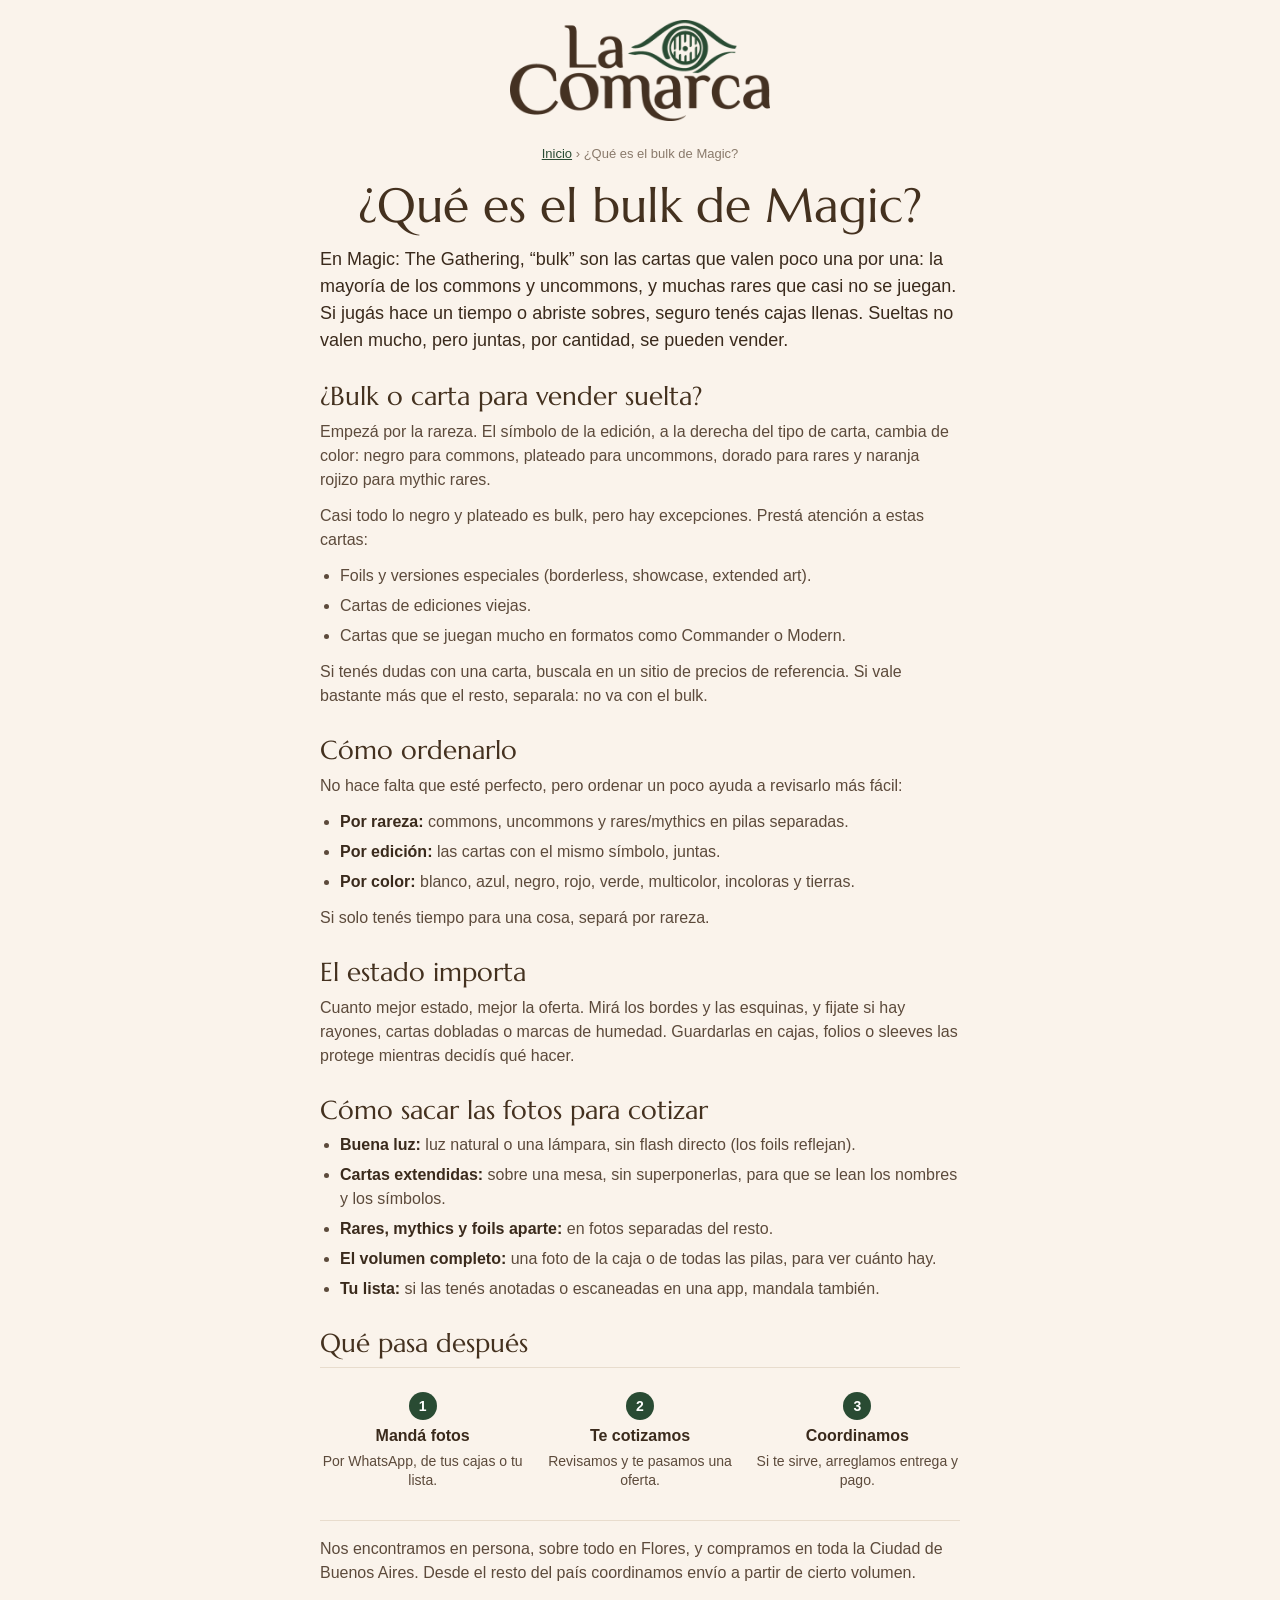
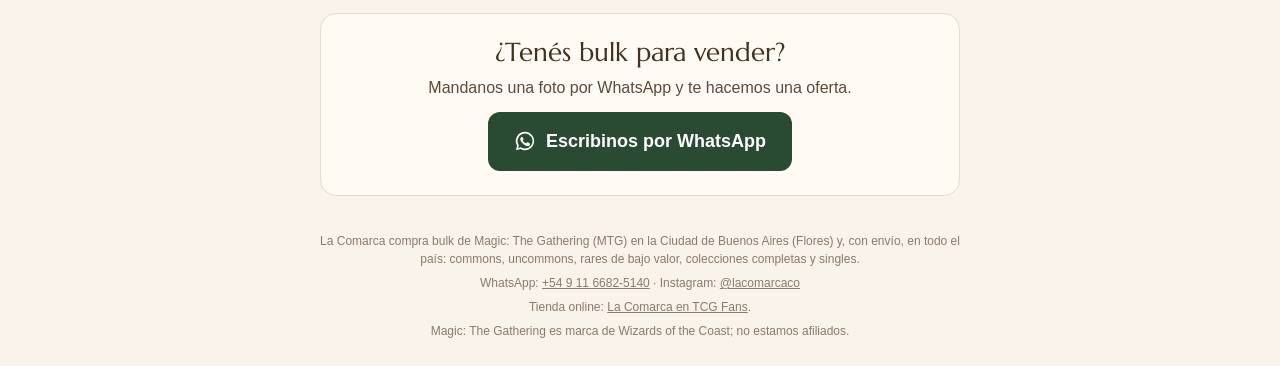
==== que-es-el-bulk/index.html @ cb5a9664 "Add a '¿Qué es el bulk de Magic?' guide page New page at /que-es-el-bulk/ (about 410 words, es-AR): " ====
<!doctype html>
<html lang="es-AR">
<head>
  <meta charset="utf-8">
  <meta name="viewport" content="width=device-width, initial-scale=1, viewport-fit=cover">
  <title>¿Qué es el bulk de Magic? Cómo venderlo | La Comarca</title>
  <meta name="description" content="Qué es el bulk de Magic: The Gathering, cómo separarlo de las cartas con valor, cómo ordenarlo por rareza, edición y color, y cómo sacar fotos para venderlo.">
  <meta name="robots" content="max-image-preview:large">
  <link rel="canonical" href="https://la-comarca.co/que-es-el-bulk/">
  <meta name="theme-color" content="#faf3eb">

  <link rel="icon" type="image/png" sizes="32x32" href="/favicon-32.png">
  <link rel="icon" type="image/png" sizes="512x512" href="/icon-512.png">
  <link rel="apple-touch-icon" href="/apple-touch-icon.png">

  <meta property="og:type" content="article">
  <meta property="og:locale" content="es_AR">
  <meta property="og:site_name" content="La Comarca">
  <meta property="og:title" content="¿Qué es el bulk de Magic? Cómo ordenarlo y venderlo">
  <meta property="og:description" content="Commons, uncommons y rares de bajo valor: cómo reconocer el bulk, ordenarlo y sacar fotos para cotizarlo.">
  <meta property="og:url" content="https://la-comarca.co/que-es-el-bulk/">
  <meta property="og:image" content="https://la-comarca.co/og-image.png">
  <meta property="og:image:width" content="1200">
  <meta property="og:image:height" content="630">
  <meta property="og:image:alt" content="Logo de La Comarca">
  <meta name="twitter:card" content="summary_large_image">

  <link rel="preconnect" href="https://fonts.googleapis.com">
  <link rel="preconnect" href="https://fonts.gstatic.com" crossorigin>
  <link href="https://fonts.googleapis.com/css2?family=Marcellus&display=swap" rel="stylesheet">
  <link rel="stylesheet" href="/styles.css">

  <script type="application/ld+json">
  {
    "@context": "https://schema.org",
    "@graph": [
      {
        "@type": "Article",
        "@id": "https://la-comarca.co/que-es-el-bulk/#article",
        "headline": "¿Qué es el bulk de Magic?",
        "description": "Qué es el bulk de Magic: The Gathering, cómo separarlo de las cartas con valor, cómo ordenarlo y cómo sacar fotos para venderlo.",
        "inLanguage": "es-AR",
        "url": "https://la-comarca.co/que-es-el-bulk/",
        "mainEntityOfPage": "https://la-comarca.co/que-es-el-bulk/",
        "image": "https://la-comarca.co/og-image.png",
        "datePublished": "2026-10-16",
        "dateModified": "2026-10-16",
        "about": [
          { "@type": "Thing", "name": "Bulk de Magic: The Gathering" },
          { "@type": "Thing", "name": "Magic: The Gathering" }
        ],
        "author": { "@id": "https://la-comarca.co/#business" },
        "publisher": { "@id": "https://la-comarca.co/#business" },
        "isPartOf": { "@id": "https://la-comarca.co/#website" }
      },
      {
        "@type": "BreadcrumbList",
        "itemListElement": [
          { "@type": "ListItem", "position": 1, "name": "Inicio", "item": "https://la-comarca.co/" },
          { "@type": "ListItem", "position": 2, "name": "¿Qué es el bulk de Magic?", "item": "https://la-comarca.co/que-es-el-bulk/" }
        ]
      }
    ]
  }
  </script>
</head>
<body>
  <header class="topbar">
    <a class="brand" href="/">
      <img src="/assets/logo.png" width="600" height="232" alt="La Comarca">
    </a>
  </header>

  <div class="page">

    <nav class="crumbs" aria-label="Ruta de navegación">
      <a href="/">Inicio</a> <span aria-hidden="true">›</span> <span aria-current="page">¿Qué es el bulk de Magic?</span>
    </nav>

    <main class="article">
      <h1>¿Qué es el bulk de Magic?</h1>
      <p class="lead">En Magic: The Gathering, “bulk” son las cartas que valen poco una por una: la mayoría de los commons y uncommons, y muchas rares que casi no se juegan. Si jugás hace un tiempo o abriste sobres, seguro tenés cajas llenas. Sueltas no valen mucho, pero juntas, por cantidad, se pueden vender.</p>

      <h2>¿Bulk o carta para vender suelta?</h2>
      <p>Empezá por la rareza. El símbolo de la edición, a la derecha del tipo de carta, cambia de color: negro para commons, plateado para uncommons, dorado para rares y naranja rojizo para mythic rares.</p>
      <p>Casi todo lo negro y plateado es bulk, pero hay excepciones. Prestá atención a estas cartas:</p>
      <ul>
        <li>Foils y versiones especiales (borderless, showcase, extended art).</li>
        <li>Cartas de ediciones viejas.</li>
        <li>Cartas que se juegan mucho en formatos como Commander o Modern.</li>
      </ul>
      <p>Si tenés dudas con una carta, buscala en un sitio de precios de referencia. Si vale bastante más que el resto, separala: no va con el bulk.</p>

      <h2>Cómo ordenarlo</h2>
      <p>No hace falta que esté perfecto, pero ordenar un poco ayuda a revisarlo más fácil:</p>
      <ul>
        <li><strong>Por rareza:</strong> commons, uncommons y rares/mythics en pilas separadas.</li>
        <li><strong>Por edición:</strong> las cartas con el mismo símbolo, juntas.</li>
        <li><strong>Por color:</strong> blanco, azul, negro, rojo, verde, multicolor, incoloras y tierras.</li>
      </ul>
      <p>Si solo tenés tiempo para una cosa, separá por rareza.</p>

      <h2>El estado importa</h2>
      <p>Cuanto mejor estado, mejor la oferta. Mirá los bordes y las esquinas, y fijate si hay rayones, cartas dobladas o marcas de humedad. Guardarlas en cajas, folios o sleeves las protege mientras decidís qué hacer.</p>

      <h2>Cómo sacar las fotos para cotizar</h2>
      <ul>
        <li><strong>Buena luz:</strong> luz natural o una lámpara, sin flash directo (los foils reflejan).</li>
        <li><strong>Cartas extendidas:</strong> sobre una mesa, sin superponerlas, para que se lean los nombres y los símbolos.</li>
        <li><strong>Rares, mythics y foils aparte:</strong> en fotos separadas del resto.</li>
        <li><strong>El volumen completo:</strong> una foto de la caja o de todas las pilas, para ver cuánto hay.</li>
        <li><strong>Tu lista:</strong> si las tenés anotadas o escaneadas en una app, mandala también.</li>
      </ul>

      <h2>Qué pasa después</h2>
      <ol class="steps" aria-label="Cómo funciona">
        <li>
          <span class="step-n">1</span>
          <strong>Mandá fotos</strong>
          <p>Por WhatsApp, de tus cajas o tu lista.</p>
        </li>
        <li>
          <span class="step-n">2</span>
          <strong>Te cotizamos</strong>
          <p>Revisamos y te pasamos una oferta.</p>
        </li>
        <li>
          <span class="step-n">3</span>
          <strong>Coordinamos</strong>
          <p>Si te sirve, arreglamos entrega y pago.</p>
        </li>
      </ol>
      <p>Nos encontramos en persona, sobre todo en Flores, y compramos en toda la Ciudad de Buenos Aires. Desde el resto del país coordinamos envío a partir de cierto volumen.</p>

      <section class="cta" aria-labelledby="cta-title">
        <h2 id="cta-title">¿Tenés bulk para vender?</h2>
        <p>Mandanos una foto por WhatsApp y te hacemos una oferta.</p>
        <a class="wa-link btn" href="https://wa.me/5491166825140">
          <svg class="wa-icon" viewBox="0 0 24 24" aria-hidden="true"><path fill="currentColor" d="M12 2a10 10 0 0 0-8.6 15.1L2 22l5-1.3A10 10 0 1 0 12 2Zm0 18.2a8.2 8.2 0 0 1-4.2-1.2l-.3-.2-3 .8.8-2.9-.2-.3A8.2 8.2 0 1 1 12 20.2Zm4.5-6.1c-.2-.1-1.5-.7-1.7-.8-.2-.1-.4-.1-.6.1l-.8 1c-.1.2-.3.2-.5.1a6.7 6.7 0 0 1-3.3-2.9c-.3-.4.2-.4.7-1.3.1-.2 0-.3 0-.4l-.8-1.8c-.2-.5-.4-.4-.6-.4h-.5a1 1 0 0 0-.7.3 3 3 0 0 0-.9 2.2 5.2 5.2 0 0 0 1.1 2.7 11.8 11.8 0 0 0 4.5 4c1.7.7 2.3.8 3.2.6.5-.1 1.5-.6 1.7-1.2.2-.6.2-1.1.2-1.2-.1-.1-.3-.2-.5-.3Z"/></svg>
          Escribinos por WhatsApp
        </a>
      </section>
    </main>

    <footer class="foot">
      <p>La Comarca compra bulk de Magic: The Gathering (MTG) en la Ciudad de Buenos Aires (Flores) y, con envío, en todo el país: commons, uncommons, rares de bajo valor, colecciones completas y singles.</p>
      <p>WhatsApp: <a class="wa-link" href="https://wa.me/5491166825140">+54 9 11 6682-5140</a> · Instagram: <a href="https://www.instagram.com/lacomarcaco/" target="_blank" rel="noopener">@lacomarcaco</a></p>
      <p>Tienda online: <a href="https://tcg.fans/mtg/profile/lacomarcaco/products" target="_blank" rel="noopener">La Comarca en TCG Fans</a>.</p>
      <p>Magic: The Gathering es marca de Wizards of the Coast; no estamos afiliados.</p>
    </footer>
  </div>

  <script>
    // Same WhatsApp setup as the homepage (index.html).
    var WHATSAPP_NUMBER = "5491166825140";
    var WHATSAPP_TEXT = "Hola! Tengo bulk de Magic para vender.";

    var waHref = "https://wa.me/" + WHATSAPP_NUMBER + "?text=" + encodeURIComponent(WHATSAPP_TEXT);
    document.querySelectorAll(".wa-link").forEach(function (a) {
      a.href = waHref;
      a.target = "_blank";
      a.rel = "noopener";
    });
  </script>
</body>
</html>
---- styles.css ----
/* Light only, on purpose: dark/brown backgrounds read badly for this audience.
   Palette comes from the brand board: cream paper, brown wordmark, green eye, terracotta accent. */
:root {
  --bg: #faf3eb;
  --card: #fffaf4;
  --ink: #3a2a1c;
  --ink-soft: #5c4a3b;
  --ink-faint: #8a7a6b;
  --rule: #e8dccd;
  --green: #294b33;
  --green-ink: #ffffff;
  --brown: #44311f;
  --terracotta: #b8694a;
  color-scheme: light;
}

*, *::before, *::after { box-sizing: border-box; }

html { -webkit-text-size-adjust: 100%; }

body {
  margin: 0;
  background: var(--bg);
  color: var(--ink);
  font-family: -apple-system, BlinkMacSystemFont, "Segoe UI", Roboto, "Helvetica Neue", Arial, sans-serif;
  line-height: 1.5;
}

.page {
  max-width: 680px;
  margin-inline: auto;
  padding: 0 20px calc(20px + env(safe-area-inset-bottom, 0px));
}

/* Flared display serif that sits close to the wordmark; headings only */
h1, h2 {
  font-family: "Marcellus", Georgia, serif;
  font-weight: 400;
  color: var(--brown);
}

/* Header: the full logo on the cream page, no band */
.topbar {
  padding: calc(20px + env(safe-area-inset-top, 0px)) 20px 0;
  text-align: center;
}
.brand { display: inline-block; }
.brand img {
  display: block;
  width: clamp(190px, 52vw, 260px);
  height: auto;
}

.hero {
  padding-block: clamp(20px, 4vh, 48px) 28px;
  text-align: center;
}
.where {
  margin: 0 0 10px;
  font-size: 13px;
  font-weight: 600;
  letter-spacing: 0.08em;
  text-transform: uppercase;
  color: var(--terracotta);
}

h1 {
  font-size: clamp(36px, 9.5vw, 58px);
  line-height: 1.05;
  margin: 0 0 14px;
}

.sub {
  font-size: clamp(18px, 4.6vw, 20px);
  color: var(--ink-soft);
  margin: 0 auto 24px;
  max-width: 36ch;
}

.btn {
  display: inline-flex;
  align-items: center;
  justify-content: center;
  gap: 10px;
  background: var(--green);
  color: var(--green-ink);
  font-weight: 600;
  font-size: 18px;
  text-decoration: none;
  padding: 16px 26px;
  border-radius: 12px;
  min-height: 56px;
}
.btn:hover { filter: brightness(1.15); }
.btn:active { transform: translateY(1px); }
.btn:focus-visible { outline: 3px solid var(--ink); outline-offset: 3px; }
.wa-icon { width: 22px; height: 22px; flex: none; }

/* Secondary button: outlined, so WhatsApp stays the main action */
.btn-alt {
  background: transparent;
  color: var(--green);
  border: 2px solid var(--green);
  font-size: 17px;
  min-height: 52px;
  padding: 13px 22px;
}
.btn-alt:hover { filter: none; background: var(--green); color: var(--green-ink); }

@media (max-width: 480px) {
  .btn { width: 100%; }
}

.also {
  margin: 16px 0 0;
  font-size: 16px;
  color: var(--ink-soft);
}

/* Steps: always left to right, even on phones */
.steps {
  list-style: none;
  margin: 0;
  padding: 24px 0;
  border-top: 1px solid var(--rule);
  border-bottom: 1px solid var(--rule);
  display: grid;
  grid-template-columns: repeat(3, 1fr);
  gap: 12px;
}
.steps li {
  display: flex;
  flex-direction: column;
  align-items: center;
  text-align: center;
  gap: 6px;
}
.step-n {
  width: 28px;
  height: 28px;
  border-radius: 50%;
  background: var(--green);
  color: var(--green-ink);
  font-weight: 700;
  font-size: 14px;
  display: grid;
  place-items: center;
}
.steps strong {
  font-size: 16px;
  line-height: 1.25;
}
.steps p {
  margin: 0;
  font-size: 14px;
  line-height: 1.35;
  color: var(--ink-soft);
}

/* FAQ: collapsed by default so the page stays short; text is still indexable */
.faq { padding-top: 28px; }
.faq h2 {
  font-size: clamp(24px, 6vw, 28px);
  line-height: 1.1;
  margin: 0 0 12px;
  text-align: center;
}
.faq details {
  border-bottom: 1px solid var(--rule);
  padding: 12px 2px;
}
.faq summary {
  cursor: pointer;
  font-weight: 600;
  font-size: 16px;
  color: var(--ink);
}
.faq summary:focus-visible { outline: 3px solid var(--ink); outline-offset: 3px; }
.faq details p {
  margin: 8px 0 0;
  font-size: 15px;
  color: var(--ink-soft);
}
.faq a { color: var(--green); font-weight: 600; }

/* Guide pages (e.g. /que-es-el-bulk/): plain reading layout, same palette */
.crumbs {
  padding-top: 16px;
  font-size: 13px;
  color: var(--ink-faint);
  text-align: center;
}
.crumbs a { color: var(--green); }
.article { padding-block: 16px 8px; }
.article h1 {
  font-size: clamp(32px, 8.5vw, 48px);
  line-height: 1.1;
  margin: 0 0 14px;
  text-align: center;
}
.article h2 {
  font-size: clamp(22px, 5.6vw, 26px);
  line-height: 1.15;
  margin: 28px 0 8px;
}
.article p, .article li { font-size: 16px; color: var(--ink-soft); }
.article p { margin: 0 0 12px; }
.article ul { margin: 0 0 12px; padding-left: 20px; }
.article li { margin-bottom: 6px; }
.article li strong { color: var(--ink); }
.article .lead { font-size: 18px; color: var(--ink); }
.article .steps { margin: 4px 0 16px; }
.article .steps p { font-size: 14px; margin: 0; }
.cta {
  margin: 28px 0 8px;
  padding: 24px 12px;
  background: var(--card);
  border: 1px solid var(--rule);
  border-radius: 16px;
  text-align: center;
}
.cta h2 { margin-top: 0; }

/* TCG Fans store */
.shop {
  margin: 28px 0 8px;
  padding: 24px 20px;
  background: var(--card);
  border: 1px solid var(--rule);
  border-radius: 16px;
  text-align: center;
}
.shop-eye {
  width: 64px;
  height: auto;
  margin: 0 auto 8px;
  display: block;
}
.shop h2 {
  font-size: clamp(26px, 6.5vw, 32px);
  line-height: 1.1;
  margin: 0 0 8px;
}
.shop p {
  margin: 0 auto 18px;
  max-width: 38ch;
  color: var(--ink-soft);
}

.foot {
  padding-top: 20px;
  font-size: 12px;
  color: var(--ink-faint);
  text-align: center;
}
.foot p { margin: 0 0 6px; }
.foot a { color: inherit; }
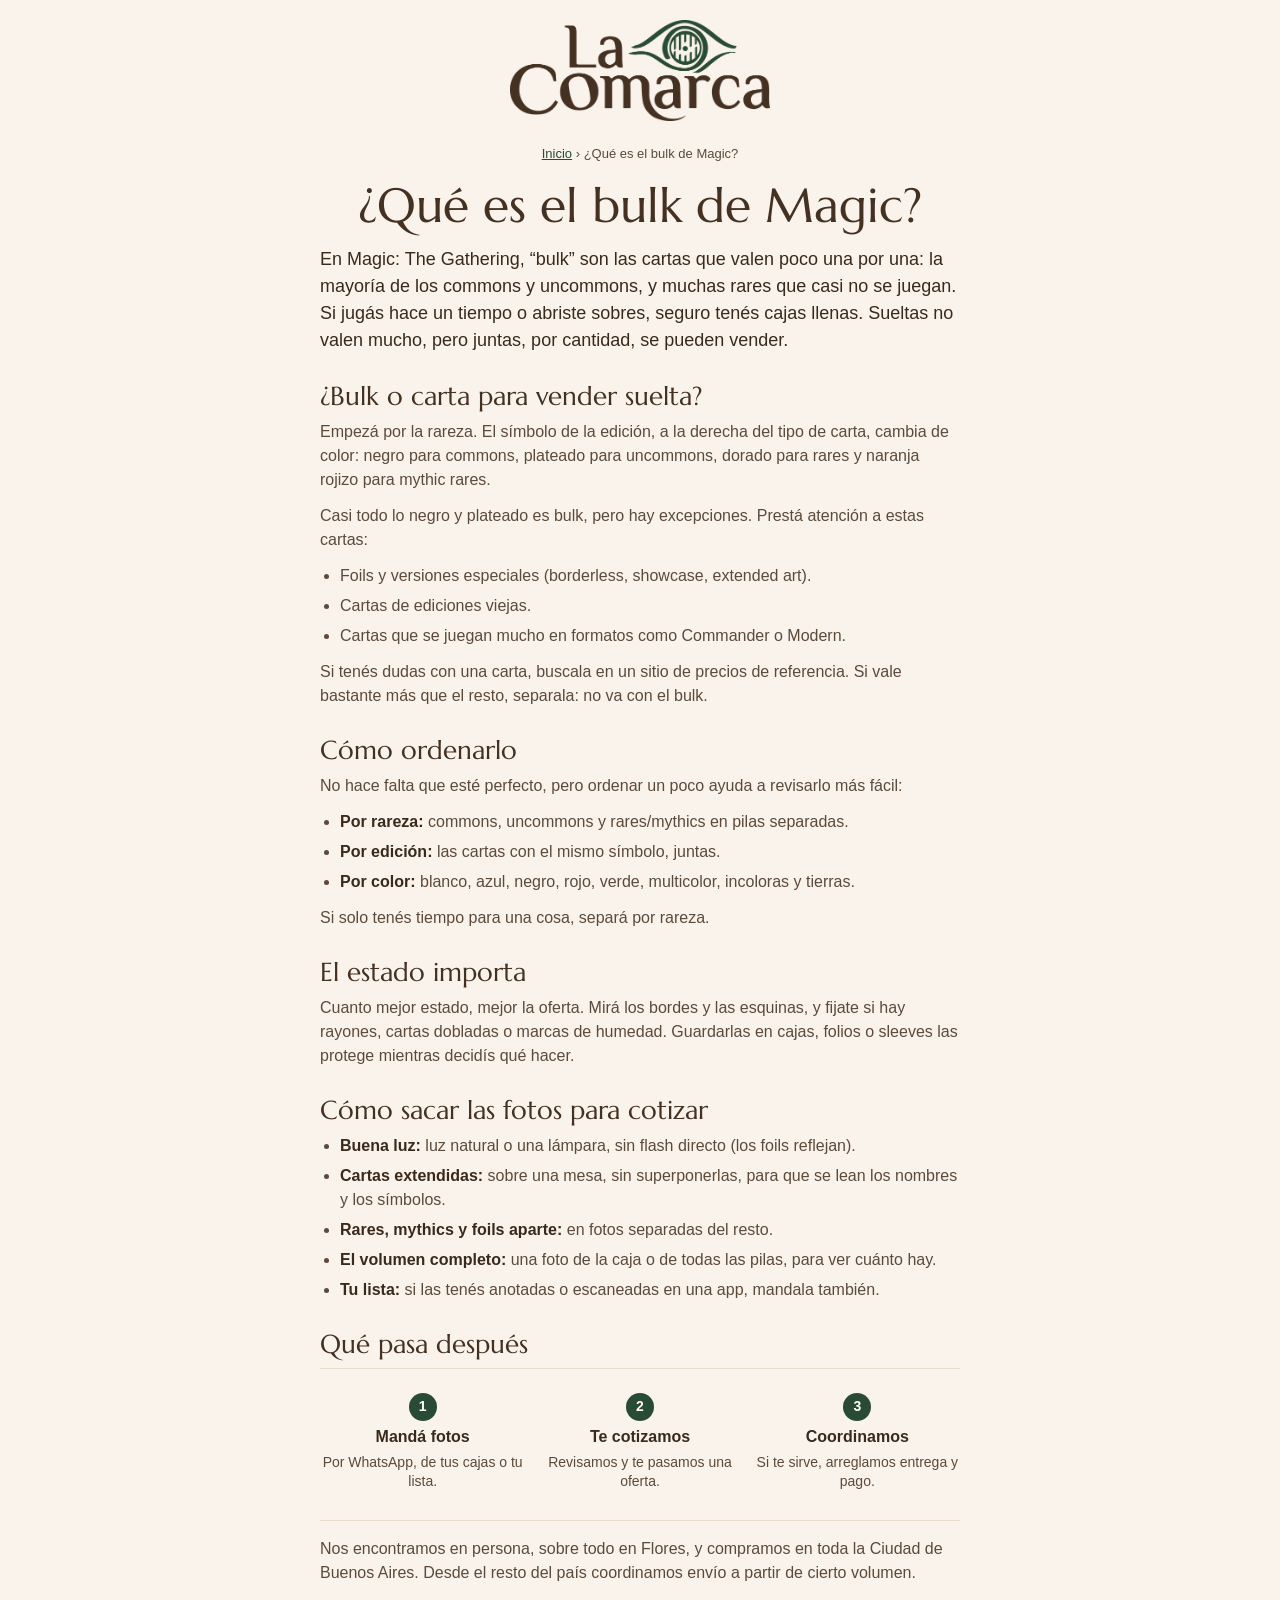
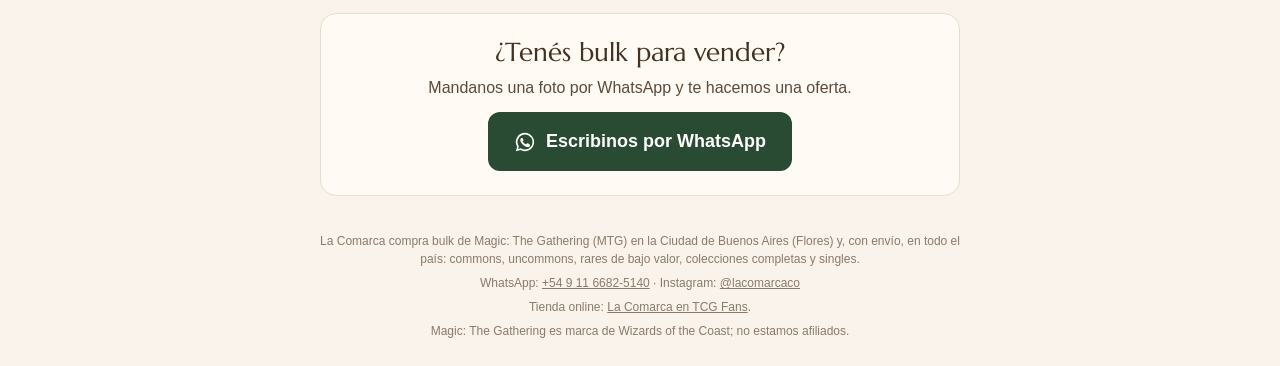
==== commit bee988cb: "Use the designer's official logo files Replace the logo cut from the brand-board JPG with the offici" ====
--- a/que-es-el-bulk/index.html
+++ b/que-es-el-bulk/index.html
@@ -67,7 +67,7 @@
 <body>
   <header class="topbar">
     <a class="brand" href="/">
-      <img src="/assets/logo.png" width="600" height="232" alt="La Comarca">
+      <img src="/assets/logo.png" width="600" height="233" alt="La Comarca">
     </a>
   </header>
 
--- a/styles.css
+++ b/styles.css
@@ -9,7 +9,7 @@
   --rule: #e8dccd;
   --green: #294b33;
   --green-ink: #ffffff;
-  --brown: #44311f;
+  --brown: #443122;
   --terracotta: #b8694a;
   color-scheme: light;
 }
@@ -187,7 +187,7 @@
 .crumbs {
   padding-top: 16px;
   font-size: 13px;
-  color: var(--ink-faint);
+  color: var(--ink-soft);
   text-align: center;
 }
 .crumbs a { color: var(--green); }
